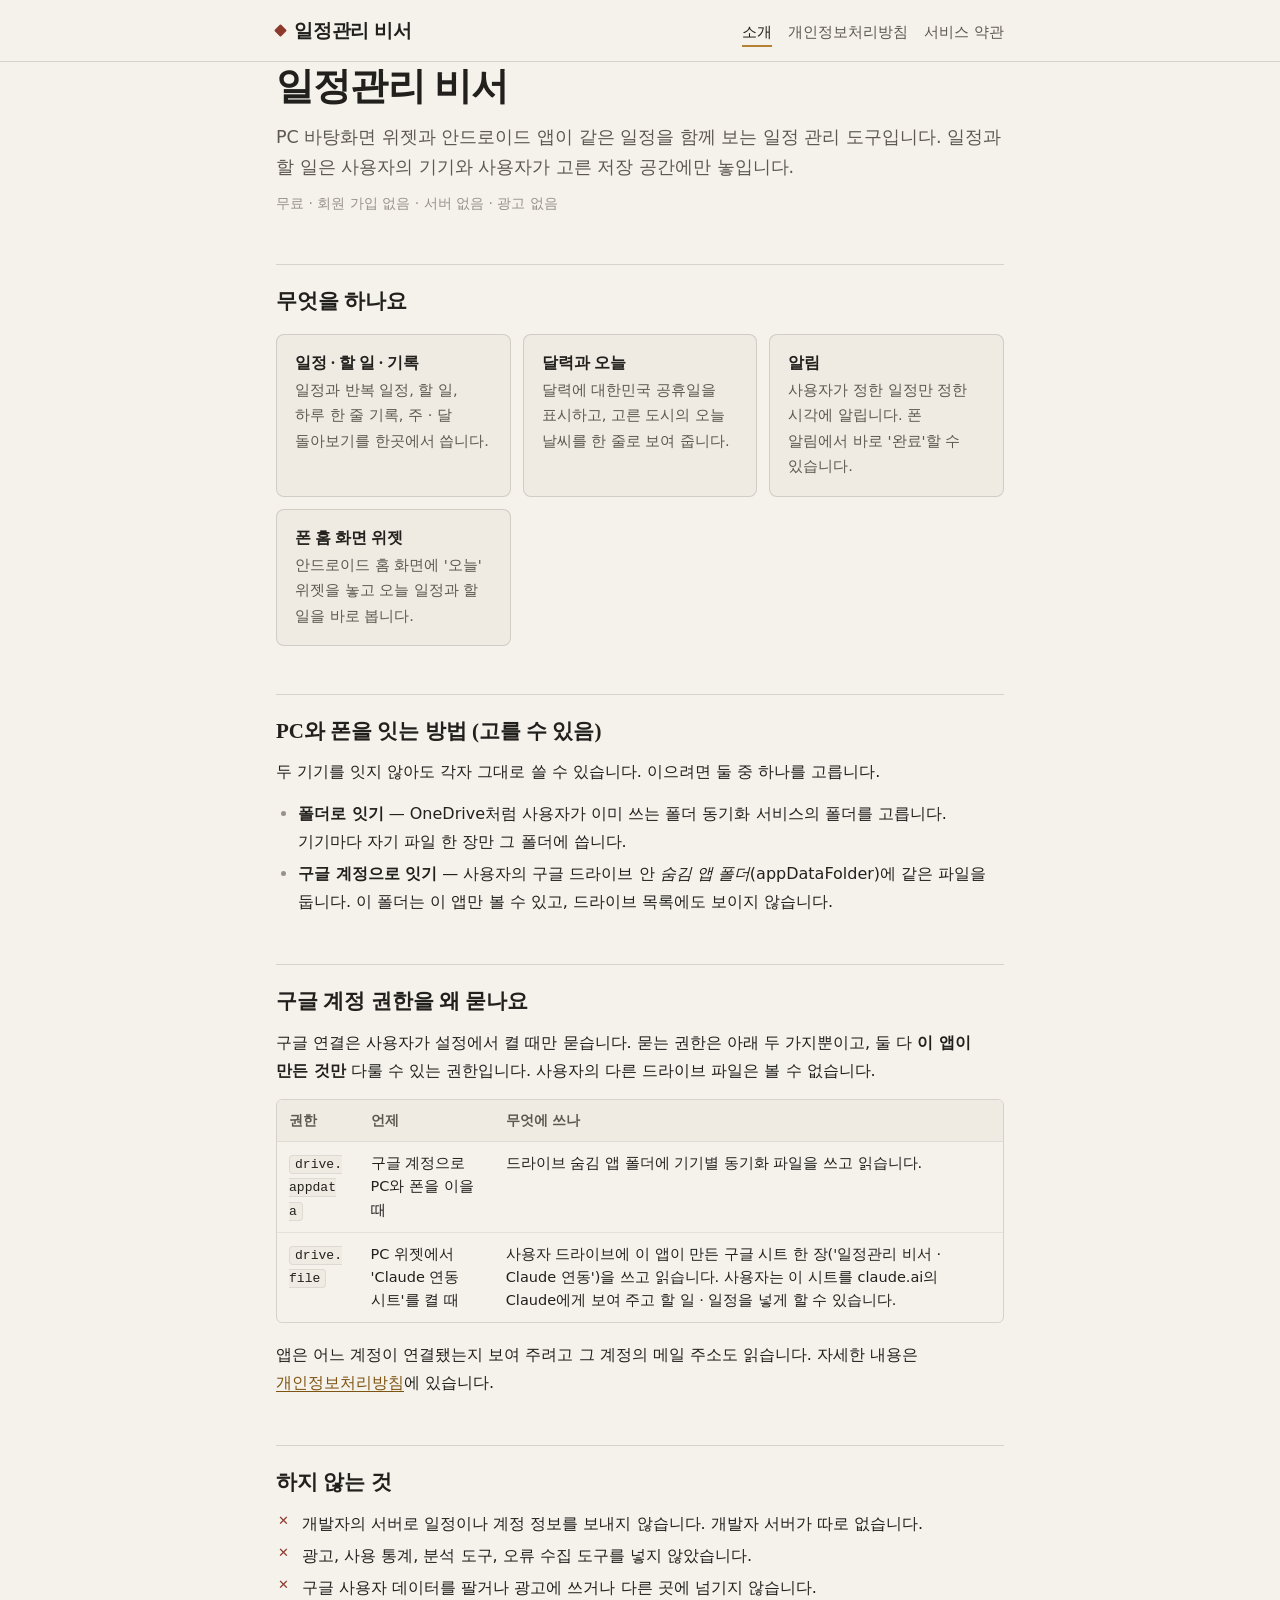
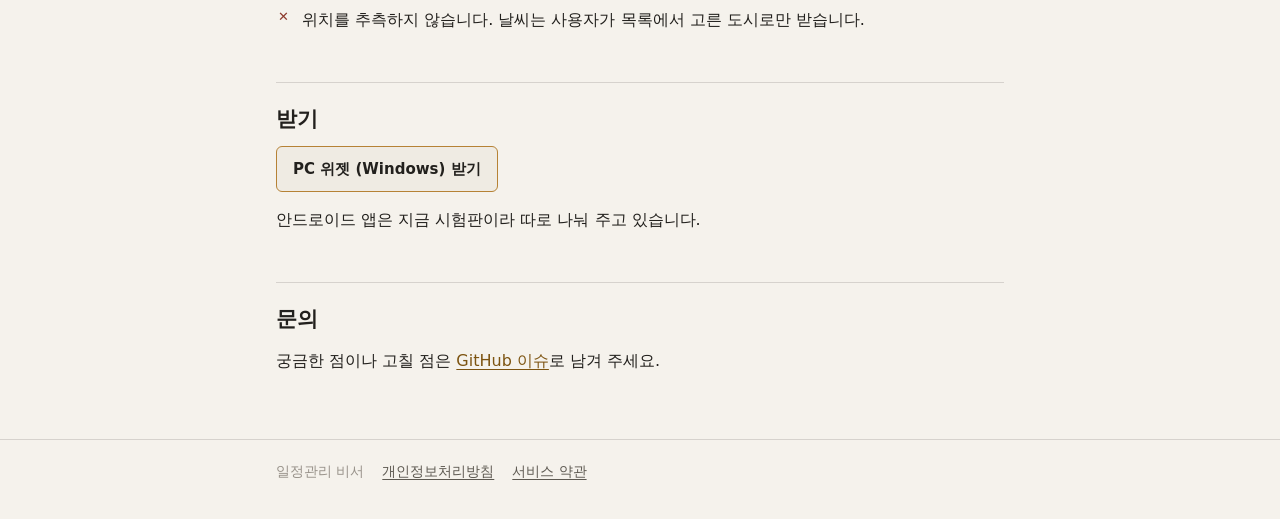
==== index.html @ be5e8116 "feat: 일정관리 비서 소개 · 개인정보처리방침 · 서비스 약관 페이지 구글 OAuth 동의 화면 브랜딩에 넣을 공개 페이지(schedule/). 위젯 · 폰 앱 코드(origi" ====
<!doctype html>
<html lang="ko">
<head>
<meta charset="utf-8">
<meta name="viewport" content="width=device-width, initial-scale=1">
<title>일정관리 비서</title>
<meta http-equiv="refresh" content="0; url=schedule/">
<link rel="canonical" href="https://june690602-blip.github.io/schedule/">
</head>
<body style="background:#f5f2ec;color:#22201d;font:16px/1.7 'Malgun Gothic',sans-serif;padding:24px 16px">
<p><a href="schedule/">일정관리 비서 소개 페이지로 가기</a></p>
</body>
</html>
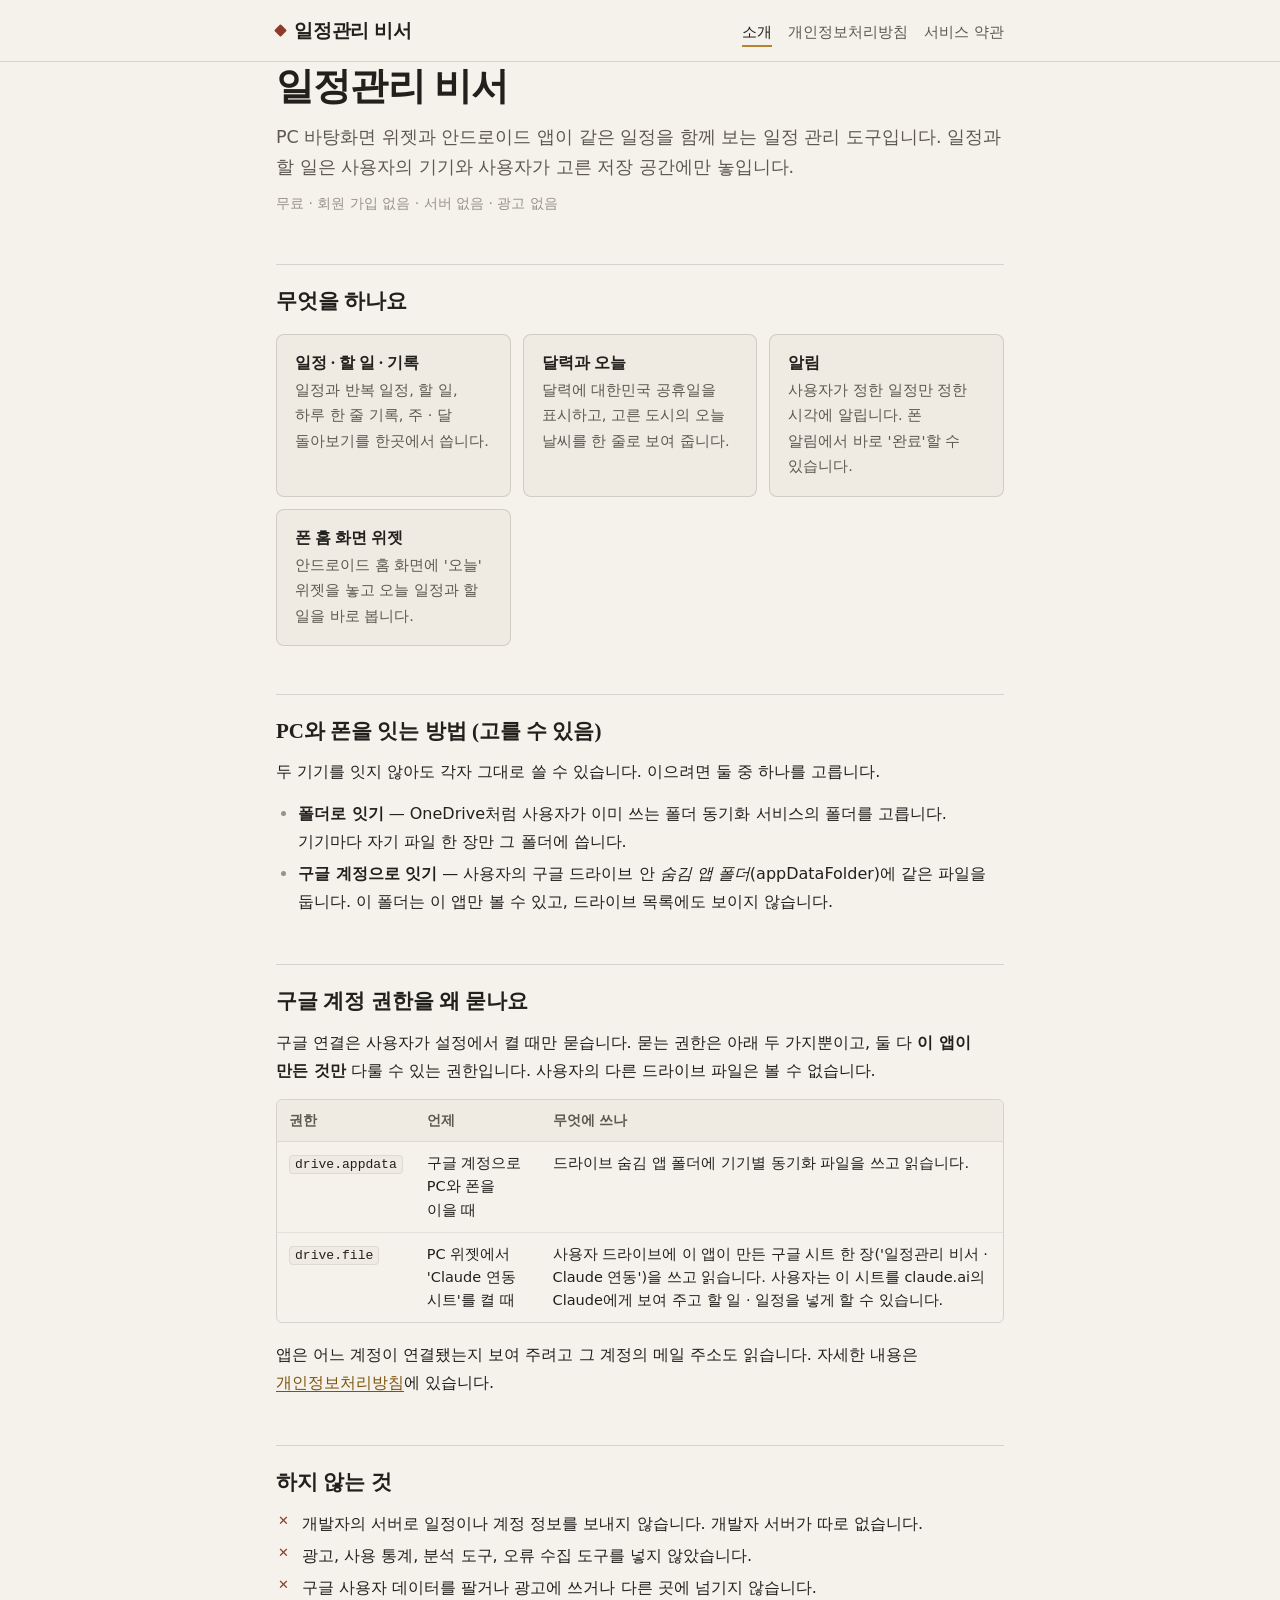
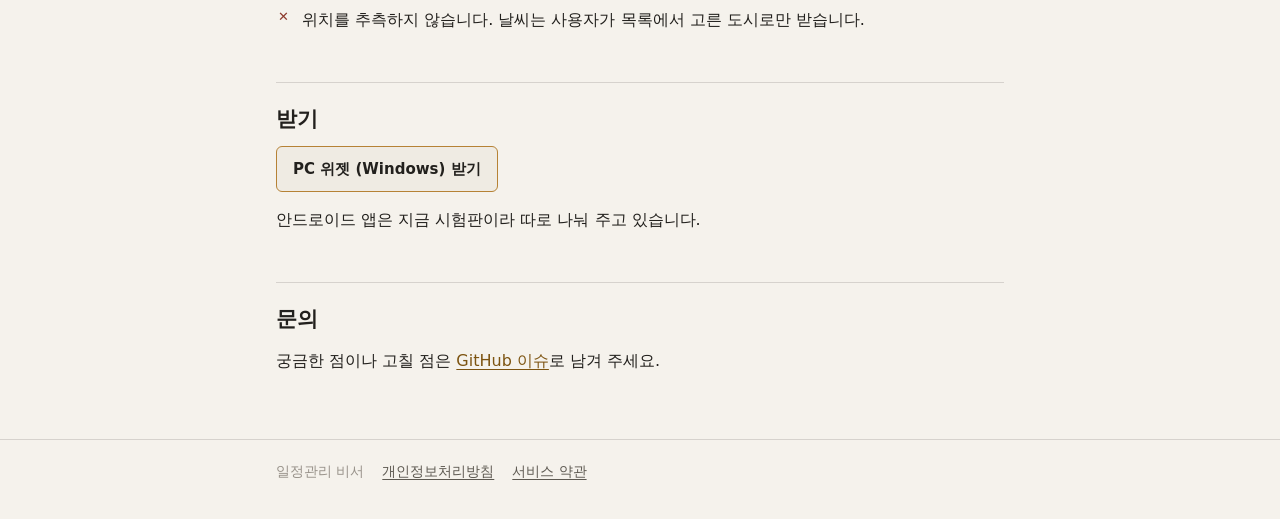
==== commit bee3a2c4: "fix: 표 안 권한 이름이 줄 중간에서 끊기지 않게 · favicon 추가 Co-Authored-By: Claude Opus 5.5 <noreply@anthropic.com>" ====
--- a/index.html
+++ b/index.html
@@ -6,6 +6,7 @@
 <title>일정관리 비서</title>
 <meta http-equiv="refresh" content="0; url=schedule/">
 <link rel="canonical" href="https://june690602-blip.github.io/schedule/">
+<link rel="icon" href="data:image/svg+xml,%3Csvg xmlns=%27http://www.w3.org/2000/svg%27 viewBox=%270 0 16 16%27%3E%3Crect x=%274%27 y=%274%27 width=%278%27 height=%278%27 fill=%27%238d3a2c%27 transform=%27rotate(45 8 8)%27/%3E%3C/svg%3E">
 </head>
 <body style="background:#f5f2ec;color:#22201d;font:16px/1.7 'Malgun Gothic',sans-serif;padding:24px 16px">
 <p><a href="schedule/">일정관리 비서 소개 페이지로 가기</a></p>
